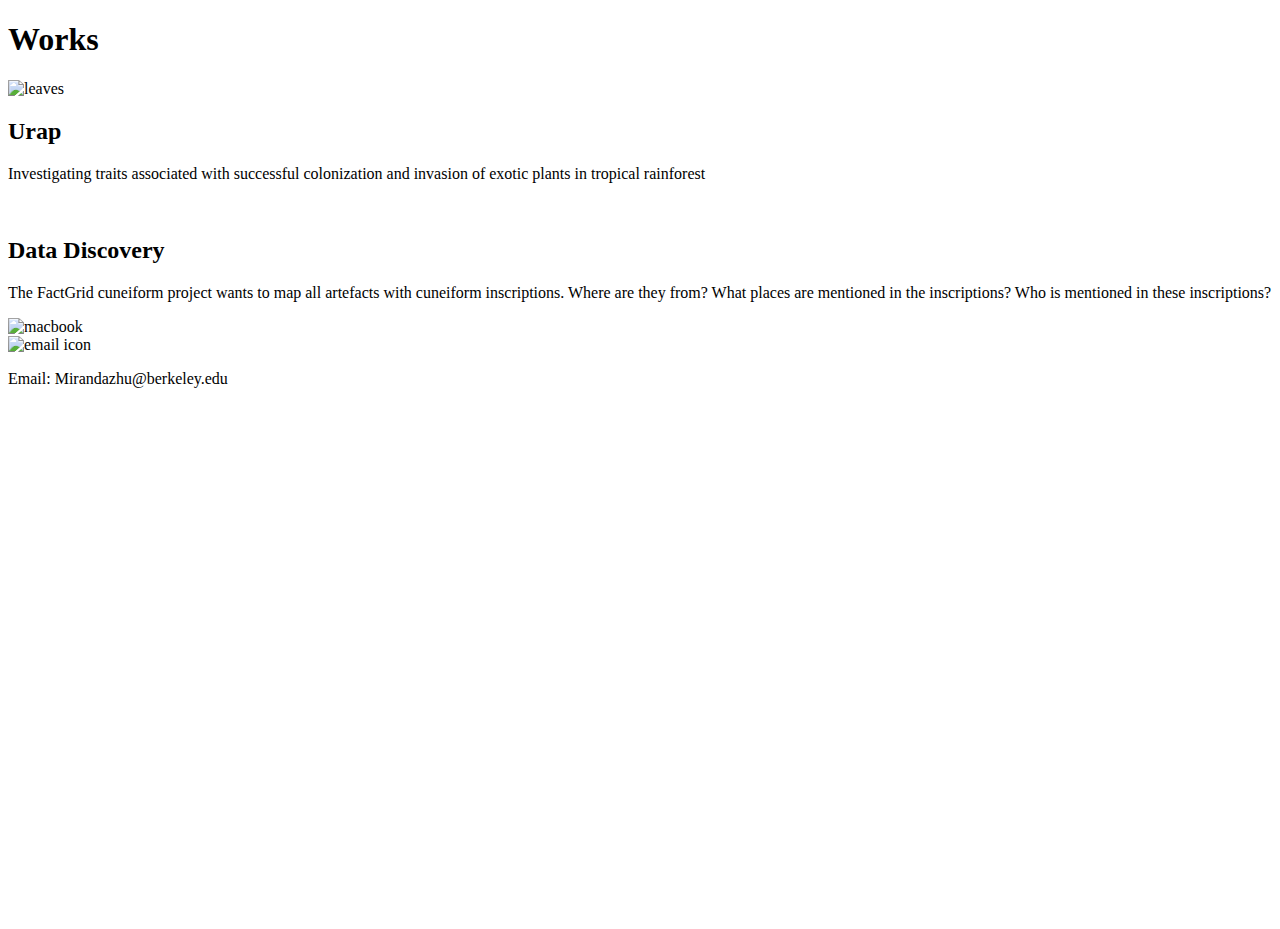
==== project.html @ f6a6e197 "Add files via upload" ====
<!DOCTYPE html>
<html lang="en">
  <head>
    <meta charset="UTF-8" />
    <meta http-equiv="X-UA-Compatible" content="IE=edge" />
    <meta name="viewport" content="width=device-width, initial-scale=1.0" />
    <title>Project</title>
    <link rel="stylesheet" href="styles.css" />
    <style>
      body {
        background-image: url(images/istockphoto-1367021514-612x612.jpg);
        height: 100vh;
        background-size: cover;
      }
    </style>
  </head>
  <body>
    <div class="services">
      <div class="services__container">
        <h1>Works</h1>
        <div class="services__grid">
          <div class="services__left">
            <div class="services__content">
              <img src="images/leaves.png" alt="leaves" />
              <div class="services__desc">
                <h2>Urap</h2>
                <p>
                  Investigating traits associated with successful colonization
                  and invasion of exotic plants in tropical rainforest
                </p>
              </div>
            </div>
            <div class="services__content">
              <img src="images/icons8-line-chart-80.png" alt="" />
              <div class="services__desc">
                <h2>Data Discovery</h2>
                <p>
                  The FactGrid cuneiform project wants to map all artefacts with
                  cuneiform inscriptions. Where are they from? What places are
                  mentioned in the inscriptions? Who is mentioned in these
                  inscriptions?
                </p>
              </div>
            </div>
          </div>
          <div class="services__right">
            <img
              src="images/Cuneiforme_tablet_and_enveloppe-MAHG_16161-IMG_9474.jpeg"
              alt="macbook"
              class="macbook"
            />
          </div>
        </div>
      </div>
      <div class="lavender__bar">
        <img src="images/icons8-mail-64.png" alt="email icon" />
        <p id="myHeader">Email: Mirandazhu@berkeley.edu</p>
      </div>
    </div>
  </body>
</html>
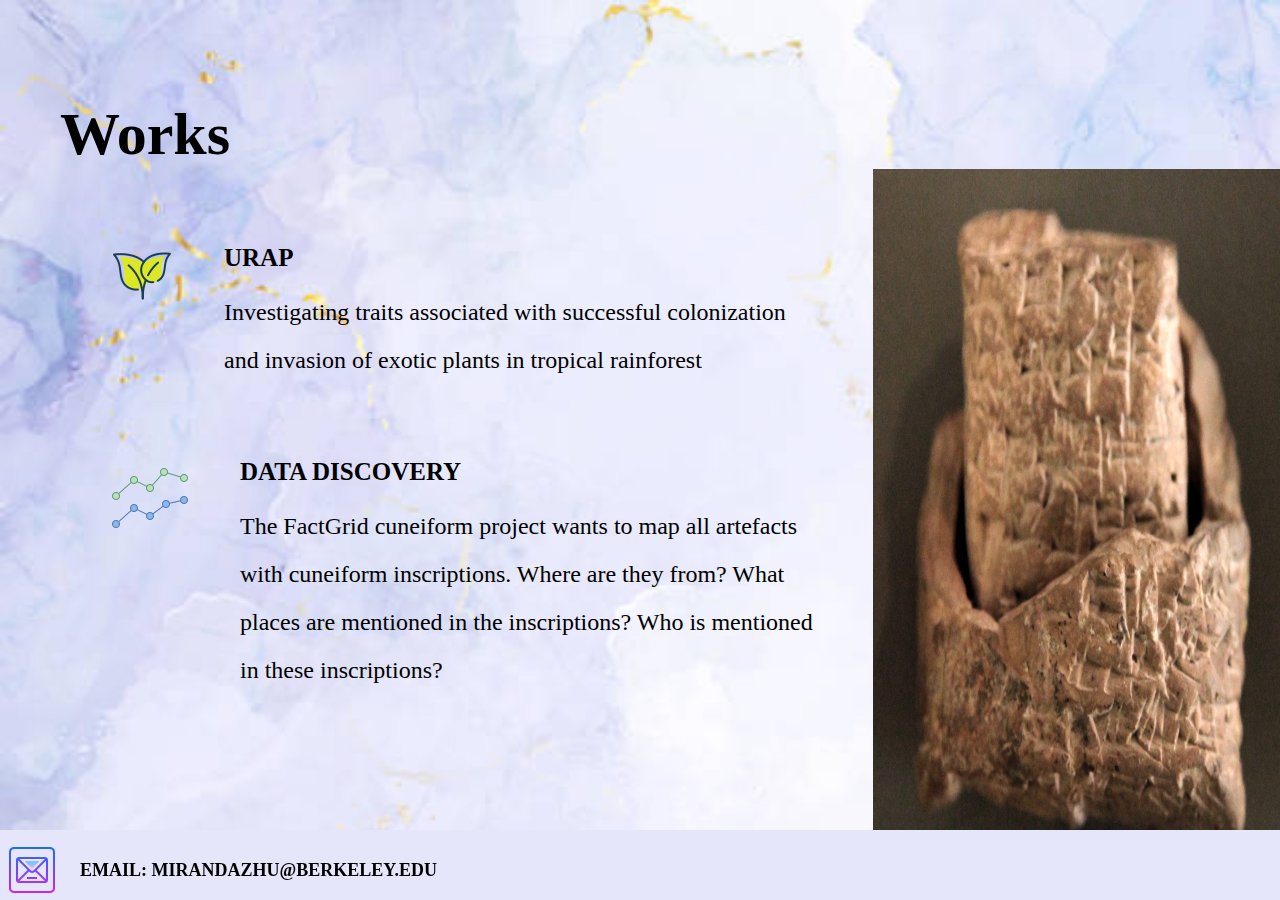
==== commit d50734e8: "Update project.html" ====
--- a/project.html
+++ b/project.html
@@ -46,8 +46,8 @@
           <div class="services__right">
             <img
               src="images/Cuneiforme_tablet_and_enveloppe-MAHG_16161-IMG_9474.jpeg"
-              alt="macbook"
-              class="macbook"
+              alt="cuneiform"
+              class="cuneiform"
             />
           </div>
         </div>
--- a/styles.css
+++ b/styles.css
@@ -0,0 +1,197 @@
+* {
+  margin: 0;
+  padding: 0;
+  font-family: "Poppins", "Sans-serif";
+  box-sizing: border-box;
+}
+
+.container {
+  width: 100%;
+  height: 100vh;
+  padding: 80px 10%;
+  position: relative;
+  font-weight: 900;
+}
+
+nav {
+  background-image: url(images/271-2716843_light-pink-circle-background.png);
+  background-size: cover;
+  background-position: right;
+  padding: 15% 5% 15% 15%;
+  position: absolute;
+  left: -10%;
+  top: -12%;
+}
+li:hover {
+  background-color: antiquewhite;
+  width: 100px;
+}
+.logo {
+  width: 80px;
+  margin-bottom: 40px;
+}
+.icon-button {
+  position: relative;
+  display: flex;
+  align-items: center;
+  justify-content: center;
+  width: 50px;
+  height: 50px;
+  color: #333333;
+  background: #dddddd;
+  border: none;
+  outline: none;
+  border-radius: 50%;
+}
+
+nav ul li {
+  list-style: none;
+  margin: 20px 0;
+  font-size: x-large;
+}
+
+nav ul li a {
+  color: black;
+  text-decoration: none;
+}
+.row {
+  display: flex;
+  justify-content: space-between;
+  flex-wrap: wrap;
+  padding: 50px 150px;
+}
+
+.col-1 {
+  display: flex;
+  flex-direction: column;
+  justify-content: flex-start;
+}
+
+.col-1 h1 {
+  font-size: 90px;
+  color: black;
+  -webkit-text-fill-color: transparent;
+  -webkit-text-stroke-width: 2px;
+  -webkit-text-stroke-color: black;
+  margin-bottom: 32px;
+}
+.main__content {
+  display: grid;
+  grid-template-columns: 1fr 1fr;
+  grid-template-rows: 700px;
+}
+
+.main__text {
+  padding-right: 5px;
+}
+
+.main__text h2 {
+  font-size: 45px;
+  line-height: 1.5;
+  margin-bottom: 32px;
+}
+
+.main__text p {
+  line-height: 2.3;
+}
+
+.main__image {
+  display: flex;
+  justify-content: center;
+}
+
+.main__img {
+  width: 400px;
+  height: 500px;
+}
+.bg {
+  background-image: url(images/bg.png);
+  background-repeat: no-repeat;
+  background-attachment: fixed;
+  background-size: 100% 100%;
+}
+.services {
+  color: black;
+  position: relative;
+}
+
+.services__container {
+  padding-top: 100px;
+  padding-bottom: 100px;
+  padding-left: 60px;
+}
+
+.services__grid {
+  display: grid;
+  grid-template-columns: 2fr 1fr;
+  grid-template-rows: 600px;
+}
+
+.services__container h1 {
+  font-size: 60px;
+}
+
+.services__left {
+  display: flex;
+  flex-direction: column;
+  justify-content: space-evenly;
+  padding: 0 50px;
+}
+
+.services__content {
+  display: flex;
+  align-items: flex-start;
+  font-size: x-large;
+}
+
+.services__content img {
+  margin-right: 50px;
+}
+
+.services__desc h2 {
+  font-size: 25px;
+  text-transform: uppercase;
+  margin-bottom: 16px;
+}
+
+.services__desc p {
+  line-height: 2;
+}
+
+.cuneiform {
+  height: 700px;
+  width: 100%;
+}
+
+.lavender__bar {
+  position: fixed;
+  background: lavender;
+  height: 80px;
+  bottom: -10px;
+  right: 0;
+  width: 100%;
+  color: #000;
+  display: flex;
+  justify-content: flex-start;
+  align-items: center;
+}
+
+.lavender__bar img {
+  margin: 5 1px;
+}
+
+.lavender__bar p {
+  margin-right: 40px;
+  font-weight: 700;
+  text-transform: uppercase;
+  font-size: large;
+}
+#myHeader {
+  color: black;
+  position: fixed;
+  padding: 10px 80px;
+}
+.form {
+  position: absolute;
+  padding-top: 500px;
+}
